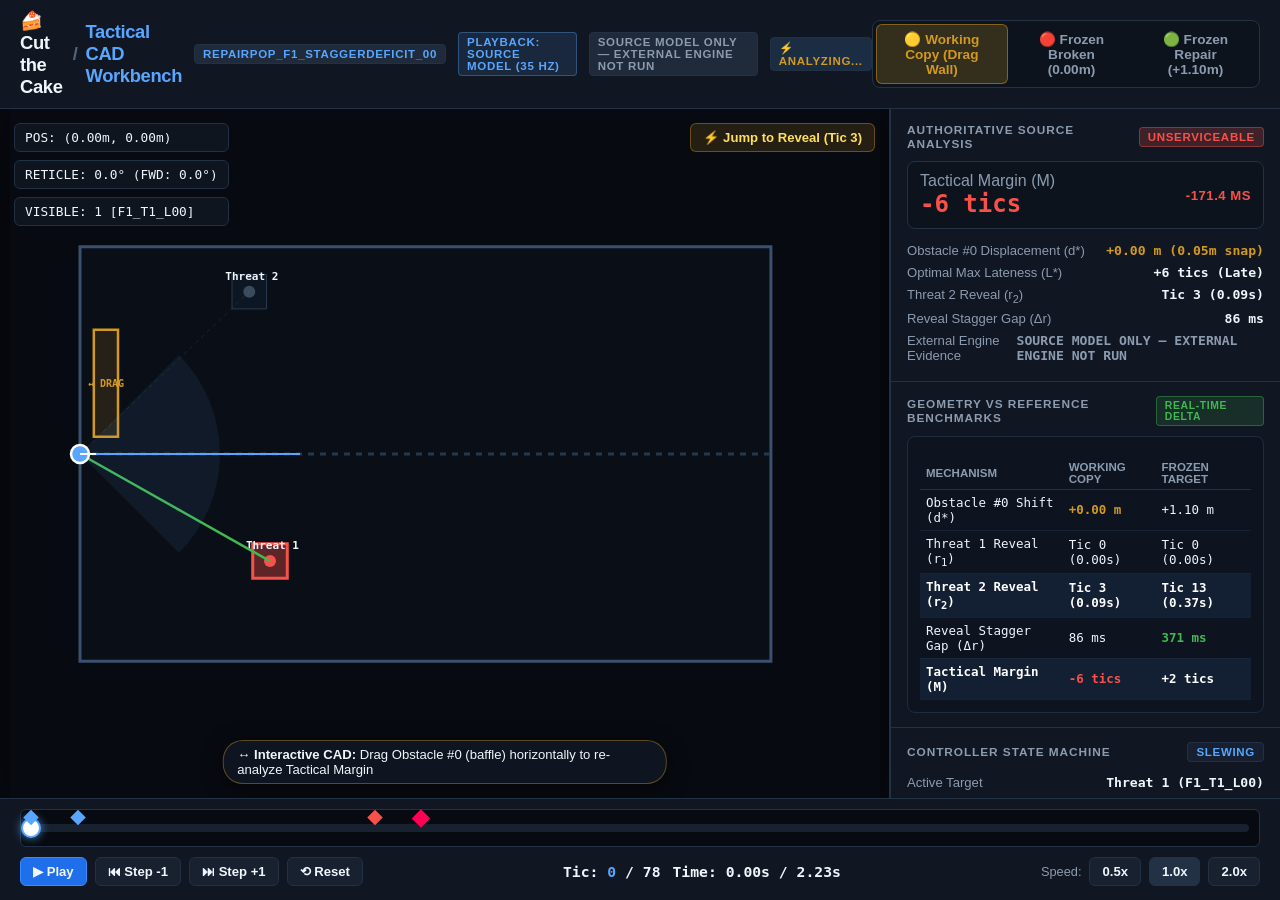
==== cad/web/index.html @ 49bb1855 "feat(cad): Tactical CAD M2A - Drag One Wall interactive source re-analysis" ====
<!DOCTYPE html>
<html lang="en">
<head>
  <meta charset="UTF-8">
  <meta name="viewport" content="width=device-width, initial-scale=1.0">
  <title>Tactical CAD — Interactive Tactical Workbench (Cut the Cake)</title>
  <link rel="stylesheet" href="style.css">
  <!-- Load Scene Manifest JavaScript Bundle for local file:// execution -->
  <script src="../data/m1_scene.js"></script>
</head>
<body>
  <!-- Header -->
  <header>
    <div class="logo-area">
      <div class="logo-title">
        <span>🍰 Cut the Cake</span>
        <span style="color: var(--text-dim);">/</span>
        <span style="color: var(--blue);">Tactical CAD Workbench</span>
      </div>
      <span class="badge" id="fixtureBadge">RepairPop_F1_StaggerDeficit_00</span>
      <span class="badge source-tag" id="playbackTag">PLAYBACK: SOURCE MODEL (35 Hz)</span>
      <span class="badge verified" id="evidenceBadge">EXTERNAL: NATIVE VIZDOOM VERIFIED</span>
      <span class="badge" id="latencyBadge" style="display: none; background: rgba(88, 166, 255, 0.15); color: #58a6ff;">⚡ Analysis: 0.0 ms</span>
    </div>

    <div class="mode-toggle-area">
      <button class="toggle-btn active working" id="btnModeWorking">
        <span>🟡 Working Copy (Drag Wall)</span>
      </button>
      <button class="toggle-btn broken" id="btnModeBroken">
        <span>🔴 Frozen Broken (0.00m)</span>
      </button>
      <button class="toggle-btn repaired" id="btnModeRepaired">
        <span>🟢 Frozen Repair (+1.10m)</span>
      </button>
    </div>
  </header>

  <!-- Workbench Layout -->
  <div class="workbench">
    <!-- Viewport -->
    <div class="viewport-container" id="viewportContainer">
      <canvas id="mapCanvas"></canvas>
      
      <div class="viewport-overlay">
        <div class="overlay-tag" id="tagPlayerPos">POS: (0.00m, 0.00m)</div>
        <div class="overlay-tag" id="tagReticle">RETICLE: 0.0°</div>
        <div class="overlay-tag" id="tagLOS">VISIBLE TARGETS: 0</div>
      </div>

      <!-- Drag Prompt Banner -->
      <div class="drag-hint-banner" id="dragHintBanner">
        <span>↔️ <strong>Interactive CAD:</strong> Drag Obstacle #0 (baffle) horizontally to re-analyze Tactical Margin</span>
      </div>

      <div class="viewport-bottleneck-btn">
        <button class="btn jump-btn" id="btnJumpBottleneck">⚡ Jump to Critical Bottleneck (Tic 3)</button>
      </div>
    </div>

    <!-- Inspector Sidebar -->
    <div class="inspector">
      <!-- Live Working Copy Hero Card -->
      <div class="card">
        <div class="card-title">
          <span>Authoritative Source Analysis</span>
          <span class="badge" id="statusBandBadge" style="background: rgba(248, 81, 73, 0.2); color: var(--red); border-color: rgba(248, 81, 73, 0.4);">UNSERVICEABLE</span>
        </div>
        
        <div class="margin-banner" id="marginBanner">
          <div>
            <div class="data-label">Tactical Margin (M)</div>
            <div class="margin-val status-unserviceable" id="valMargin">-6 tics</div>
          </div>
          <div class="margin-status status-unserviceable" id="valMarginMs">-171.4 ms</div>
        </div>

        <div style="margin-top: 10px;">
          <div class="data-row">
            <span class="data-label">Obstacle #0 Displacement (d*)</span>
            <span class="data-value" id="valDisp" style="color: var(--amber); font-weight: 700;">+0.00 m (0.05m snap)</span>
          </div>
          <div class="data-row">
            <span class="data-label">Optimal Max Lateness (L*)</span>
            <span class="data-value" id="valLStar">+6 tics (Late)</span>
          </div>
          <div class="data-row">
            <span class="data-label">Threat 2 Reveal (r<sub>2</sub>)</span>
            <span class="data-value" id="valT2Reveal">Tic 3 (0.09s)</span>
          </div>
          <div class="data-row">
            <span class="data-label">Reveal Stagger Gap (&Delta;r)</span>
            <span class="data-value" id="valStaggerGap">85.7 ms</span>
          </div>
          <div class="data-row">
            <span class="data-label">External Engine Evidence</span>
            <span class="data-value" id="valEngineStatus" style="color: var(--text-muted);">SOURCE MODEL ONLY — EXTERNAL ENGINE NOT RUN</span>
          </div>
        </div>
      </div>

      <!-- What the Geometry Changed Comparison Table -->
      <div class="card">
        <div class="card-title">
          <span>Geometry vs Reference Benchmarks</span>
          <span class="badge verified" style="font-size: 0.65rem;">REAL-TIME DELTA</span>
        </div>
        <div class="what-changed-card">
          <table class="what-changed-table" id="whatChangedTable">
            <thead>
              <tr>
                <th>Mechanism</th>
                <th>Working Copy</th>
                <th>Frozen Target</th>
              </tr>
            </thead>
            <tbody>
              <tr>
                <td>Obstacle #0 Shift (d*)</td>
                <td id="tblWorkingShift" style="color: var(--amber); font-weight: 700;">+0.00 m</td>
                <td>+1.10 m</td>
              </tr>
              <tr>
                <td>Threat 1 Reveal (r<sub>1</sub>)</td>
                <td id="tblWorkingT1">Tic 0 (0.00s)</td>
                <td>Tic 0 (0.00s)</td>
              </tr>
              <tr class="highlight">
                <td>Threat 2 Reveal (r<sub>2</sub>)</td>
                <td id="tblWorkingT2">Tic 3 (0.09s)</td>
                <td class="shift-positive">Tic 13 (0.37s)</td>
              </tr>
              <tr>
                <td>Reveal Stagger Gap (&Delta;r)</td>
                <td id="tblWorkingGap">86 ms</td>
                <td class="shift-positive">371 ms</td>
              </tr>
              <tr class="highlight">
                <td>Tactical Margin (M)</td>
                <td id="tblWorkingMargin" style="color: var(--red); font-weight: 700;">-6 tics</td>
                <td class="shift-positive">+2 tics</td>
              </tr>
            </tbody>
          </table>
        </div>
      </div>

      <!-- Live Player State Card -->
      <div class="card">
        <div class="card-title">
          <span>Controller State Machine</span>
          <span class="badge" id="controllerStateBadge" style="background: #2d1519; color: var(--red);">DEAD</span>
        </div>
        <div class="data-row">
          <span class="data-label">Active Target</span>
          <span class="data-value" id="valActiveTarget">None</span>
        </div>
        <div class="data-row">
          <span class="data-label">Traversed Distance</span>
          <span class="data-value" id="valRouteDist">0.00 m / 10.00 m</span>
        </div>
        <div class="data-row">
          <span class="data-label">Movement Speed</span>
          <span class="data-value" id="valMoveSpeed">4.5 m/s (0.129 m/tic)</span>
        </div>
        <div class="data-row">
          <span class="data-label">Angular Slew Velocity</span>
          <span class="data-value" id="valSlewSpeed">360°/s (10.29°/tic)</span>
        </div>
      </div>

      <!-- Threat Schedule Card -->
      <div class="card">
        <div class="card-title">Threat Schedulability</div>
        <div class="threat-list" id="threatListContainer">
          <!-- Populated dynamically -->
        </div>
      </div>

      <!-- Diagnostic & Repair Card -->
      <div class="card" id="diagnosticCard">
        <div class="card-title">Bottleneck Attribution</div>
        <div class="why-card" id="whyCard">
          <div class="why-header">
            <span>⚠️ Scheduling Diagnostic</span>
          </div>
          <div class="why-text" id="whyText">
            Loading diagnostic explanation...
          </div>
        </div>
      </div>
    </div>
  </div>

  <!-- Timeline Controls -->
  <footer>
    <div class="timeline-scrubber-area" id="timelineScrubber">
      <div class="timeline-track">
        <div class="timeline-progress" id="timelineProgress"></div>
        <div class="timeline-head" id="timelineHead"></div>
        <div id="eventMarkerLayer"></div>
      </div>
    </div>

    <div class="control-bar">
      <div class="button-group">
        <button class="btn primary" id="btnPlayPause">▶ Play</button>
        <button class="btn" id="btnStepBack">⏮ Step -1</button>
        <button class="btn" id="btnStepFwd">⏭ Step +1</button>
        <button class="btn" id="btnReset">⟲ Reset</button>
      </div>

      <div class="time-readout">
        <span>Tic: <strong id="readoutTic" style="color: var(--blue);">0</strong> / <span id="readoutTotalTics">78</span></span>
        <span>Time: <strong id="readoutTime">0.00s</strong> / <span id="readoutTotalTime">2.23s</span></span>
      </div>

      <div class="button-group">
        <span style="font-size: 0.8rem; color: var(--text-muted);">Speed:</span>
        <button class="btn" id="btnSpeed05">0.5x</button>
        <button class="btn" id="btnSpeed10" style="background: #233145;">1.0x</button>
        <button class="btn" id="btnSpeed20">2.0x</button>
      </div>
    </div>
  </footer>

  <!-- Main Application Logic -->
  <script src="app.js"></script>
</body>
</html>
---- cad/web/style.css ----
/* Tactical CAD (Cut the Cake) - Milestone 2A Interactive Workbench Style */

:root {
  --bg: #090d14;
  --panel-bg: #111722;
  --panel-header: #172030;
  --border: #233145;
  --border-focus: #3b506e;
  --text-main: #f0f6fc;
  --text-muted: #8b9bb0;
  --text-dim: #54657a;
  
  --blue: #58a6ff;
  --blue-glow: rgba(88, 166, 255, 0.25);
  --cyan: #39c5bb;
  --green: #3fb950;
  --green-glow: rgba(63, 185, 80, 0.25);
  --red: #f85149;
  --red-glow: rgba(248, 81, 73, 0.25);
  --amber: #d29922;
  --amber-glow: rgba(210, 153, 34, 0.25);
  --purple: #bc8cff;
}

* {
  box-sizing: border-box;
  margin: 0;
  padding: 0;
}

body {
  background-color: var(--bg);
  color: var(--text-main);
  font-family: 'Inter', -apple-system, BlinkMacSystemFont, 'Segoe UI', Roboto, Helvetica, Arial, sans-serif;
  height: 100vh;
  display: flex;
  flex-direction: column;
  overflow: hidden;
}

/* Header */
header {
  background-color: var(--panel-bg);
  border-bottom: 1px solid var(--border);
  padding: 10px 20px;
  display: flex;
  justify-content: space-between;
  align-items: center;
  z-index: 10;
}

.logo-area {
  display: flex;
  align-items: center;
  gap: 12px;
}

.logo-title {
  font-size: 1.15rem;
  font-weight: 800;
  letter-spacing: -0.02em;
  display: flex;
  align-items: center;
  gap: 8px;
}

.badge {
  font-size: 0.72rem;
  font-weight: 700;
  text-transform: uppercase;
  letter-spacing: 0.06em;
  padding: 3px 8px;
  border-radius: 4px;
  background: #1f2a3a;
  color: var(--blue);
  border: 1px solid var(--border);
}

.badge.verified {
  background: rgba(63, 185, 80, 0.15);
  color: var(--green);
  border-color: rgba(63, 185, 80, 0.4);
}

.badge.source-tag {
  background: rgba(88, 166, 255, 0.12);
  color: var(--blue);
  border-color: rgba(88, 166, 255, 0.35);
}

.mode-toggle-area {
  display: flex;
  align-items: center;
  background: #0d131d;
  border: 1px solid var(--border);
  border-radius: 8px;
  padding: 3px;
  gap: 4px;
}

.toggle-btn {
  background: transparent;
  border: none;
  color: var(--text-muted);
  font-size: 0.85rem;
  font-weight: 700;
  padding: 6px 14px;
  border-radius: 6px;
  cursor: pointer;
  transition: all 0.15s ease;
  display: flex;
  align-items: center;
  gap: 6px;
}

.toggle-btn.active.working {
  background: rgba(210, 153, 34, 0.2);
  color: var(--amber);
  border: 1px solid rgba(210, 153, 34, 0.5);
}

.toggle-btn.active.broken {
  background: rgba(248, 81, 73, 0.2);
  color: var(--red);
  border: 1px solid rgba(248, 81, 73, 0.5);
}

.toggle-btn.active.repaired {
  background: rgba(63, 185, 80, 0.2);
  color: var(--green);
  border: 1px solid rgba(63, 185, 80, 0.5);
}

/* Main Workbench Layout */
.workbench {
  flex: 1;
  display: grid;
  grid-template-columns: 1fr 390px;
  overflow: hidden;
}

/* Viewport Area */
.viewport-container {
  position: relative;
  background: #070a10;
  display: flex;
  justify-content: center;
  align-items: center;
  overflow: hidden;
  border-right: 1px solid var(--border);
}

canvas#mapCanvas {
  display: block;
  box-shadow: 0 0 50px rgba(0, 0, 0, 0.6);
  border-radius: 6px;
  cursor: default;
}

.viewport-overlay {
  position: absolute;
  top: 14px;
  left: 14px;
  display: flex;
  flex-direction: column;
  gap: 8px;
  pointer-events: none;
}

.overlay-tag {
  background: rgba(17, 23, 34, 0.88);
  backdrop-filter: blur(8px);
  border: 1px solid var(--border);
  border-radius: 6px;
  padding: 6px 10px;
  font-size: 0.8rem;
  font-family: monospace;
}

.drag-hint-banner {
  position: absolute;
  bottom: 14px;
  left: 50%;
  transform: translateX(-50%);
  background: rgba(17, 23, 34, 0.92);
  border: 1px solid rgba(210, 153, 34, 0.4);
  color: #f0f6fc;
  padding: 6px 14px;
  border-radius: 20px;
  font-size: 0.82rem;
  pointer-events: none;
  box-shadow: 0 4px 20px rgba(0,0,0,0.5);
}

.viewport-bottleneck-btn {
  position: absolute;
  top: 14px;
  right: 14px;
  z-index: 5;
}

/* Inspector Sidebar */
.inspector {
  background: var(--panel-bg);
  display: flex;
  flex-direction: column;
  overflow-y: auto;
  border-left: 1px solid var(--border);
}

.card {
  border-bottom: 1px solid var(--border);
  padding: 14px 16px;
}

.card-title {
  font-size: 0.74rem;
  font-weight: 800;
  letter-spacing: 0.08em;
  text-transform: uppercase;
  color: var(--text-muted);
  margin-bottom: 10px;
  display: flex;
  justify-content: space-between;
  align-items: center;
}

.margin-banner {
  display: flex;
  align-items: center;
  justify-content: space-between;
  padding: 10px 12px;
  border-radius: 8px;
  background: #0d131d;
  border: 1px solid var(--border);
  transition: all 0.15s ease;
}

.margin-val {
  font-size: 1.5rem;
  font-weight: 900;
  font-family: monospace;
}

.margin-status {
  font-size: 0.82rem;
  font-weight: 800;
  text-transform: uppercase;
  letter-spacing: 0.04em;
}

.status-unserviceable {
  color: var(--red);
}

.status-below-target {
  color: var(--amber);
}

.status-serviceable {
  color: var(--green);
}

.data-row {
  display: flex;
  justify-content: space-between;
  font-size: 0.82rem;
  padding: 3.5px 0;
}

.data-label {
  color: var(--text-muted);
}

.data-value {
  font-family: monospace;
  font-weight: 600;
}

/* What Changed Hero Comparison Table */
.what-changed-card {
  background: #0d1420;
  border: 1px solid #1e2c3f;
  border-radius: 8px;
  padding: 12px;
}

.what-changed-table {
  width: 100%;
  border-collapse: collapse;
  margin-top: 8px;
  font-size: 0.78rem;
}

.what-changed-table th {
  text-align: left;
  padding: 4px 6px;
  color: var(--text-muted);
  border-bottom: 1px solid var(--border);
  font-weight: 700;
  font-size: 0.72rem;
  text-transform: uppercase;
}

.what-changed-table td {
  padding: 5px 6px;
  border-bottom: 1px solid rgba(35, 49, 69, 0.5);
  font-family: monospace;
}

.what-changed-table tr.highlight td {
  background: rgba(88, 166, 255, 0.08);
  font-weight: 700;
  color: #fff;
}

.what-changed-table .shift-positive {
  color: var(--green);
  font-weight: 700;
}

.what-changed-table .shift-negative {
  color: var(--red);
}

/* Why Card */
.why-card {
  background: rgba(210, 153, 34, 0.08);
  border: 1px solid rgba(210, 153, 34, 0.3);
  border-radius: 8px;
  padding: 12px;
  margin-top: 8px;
}

.why-header {
  font-size: 0.78rem;
  font-weight: 800;
  color: var(--amber);
  display: flex;
  align-items: center;
  gap: 6px;
  margin-bottom: 6px;
}

.why-text {
  font-size: 0.8rem;
  line-height: 1.45;
  color: #c9d1d9;
}

/* Threat Table */
.threat-list {
  display: flex;
  flex-direction: column;
  gap: 8px;
  margin-top: 6px;
}

.threat-item {
  background: #0d131d;
  border: 1px solid var(--border);
  border-radius: 6px;
  padding: 8px 10px;
  display: grid;
  grid-template-columns: 1fr auto;
  gap: 4px;
  font-size: 0.82rem;
  transition: all 0.15s ease;
}

.threat-item.neutralized {
  background: #091210;
  border-color: rgba(63, 185, 80, 0.3);
}

.threat-name {
  font-weight: 700;
  display: flex;
  align-items: center;
  gap: 6px;
}

.threat-sublabel {
  font-size: 0.7rem;
  font-weight: 400;
  color: var(--text-muted);
  font-family: monospace;
}

.threat-pill {
  width: 8px;
  height: 8px;
  border-radius: 50%;
  background: var(--red);
}

.threat-timing {
  font-family: monospace;
  font-size: 0.74rem;
  color: var(--text-muted);
  margin-top: 2px;
}

.threat-status-tag {
  font-weight: 700;
  font-size: 0.74rem;
  text-transform: uppercase;
}

/* Timeline Controls */
footer {
  background: var(--panel-bg);
  border-top: 1px solid var(--border);
  padding: 10px 20px 14px;
  display: flex;
  flex-direction: column;
  gap: 10px;
}

.timeline-scrubber-area {
  position: relative;
  height: 38px;
  background: #070a10;
  border: 1px solid var(--border);
  border-radius: 6px;
  display: flex;
  align-items: center;
  padding: 0 10px;
  cursor: pointer;
}

.timeline-track {
  position: relative;
  width: 100%;
  height: 8px;
  background: #172130;
  border-radius: 4px;
}

.timeline-progress {
  position: absolute;
  left: 0;
  top: 0;
  height: 100%;
  background: var(--blue);
  border-radius: 4px;
  width: 0%;
}

.timeline-head {
  position: absolute;
  top: -6px;
  width: 20px;
  height: 20px;
  background: #fff;
  border: 2px solid var(--blue);
  border-radius: 50%;
  transform: translateX(-50%);
  box-shadow: 0 0 10px rgba(88, 166, 255, 0.8);
  pointer-events: none;
}

.event-marker {
  position: absolute;
  top: -12px;
  width: 11px;
  height: 11px;
  transform: translateX(-50%) rotate(45deg);
  cursor: pointer;
  z-index: 5;
  transition: transform 0.1s ease;
}

.event-marker:hover {
  transform: translateX(-50%) rotate(45deg) scale(1.4);
}

.event-marker.reveal {
  background: var(--blue);
}

.event-marker.deadline {
  background: var(--red);
}

.event-marker.service {
  background: var(--green);
}

.event-marker.death {
  background: #ff0055;
  width: 13px;
  height: 13px;
}

.control-bar {
  display: flex;
  justify-content: space-between;
  align-items: center;
}

.button-group {
  display: flex;
  align-items: center;
  gap: 8px;
}

.btn {
  background: #172130;
  color: var(--text-main);
  border: 1px solid var(--border);
  padding: 6px 12px;
  border-radius: 6px;
  font-size: 0.82rem;
  font-weight: 700;
  cursor: pointer;
  transition: all 0.15s ease;
  display: flex;
  align-items: center;
  gap: 6px;
}

.btn:hover {
  background: #233145;
  border-color: var(--border-focus);
}

.btn.primary {
  background: #1f6feb;
  border-color: #388bfd;
}

.btn.primary:hover {
  background: #388bfd;
}

.btn.jump-btn {
  background: rgba(210, 153, 34, 0.15);
  color: #ffdf5d;
  border-color: rgba(210, 153, 34, 0.4);
}

.btn.jump-btn:hover {
  background: rgba(210, 153, 34, 0.3);
  border-color: #d29922;
}

.time-readout {
  font-family: monospace;
  font-size: 0.92rem;
  font-weight: 700;
  color: var(--text-main);
  display: flex;
  gap: 12px;
}
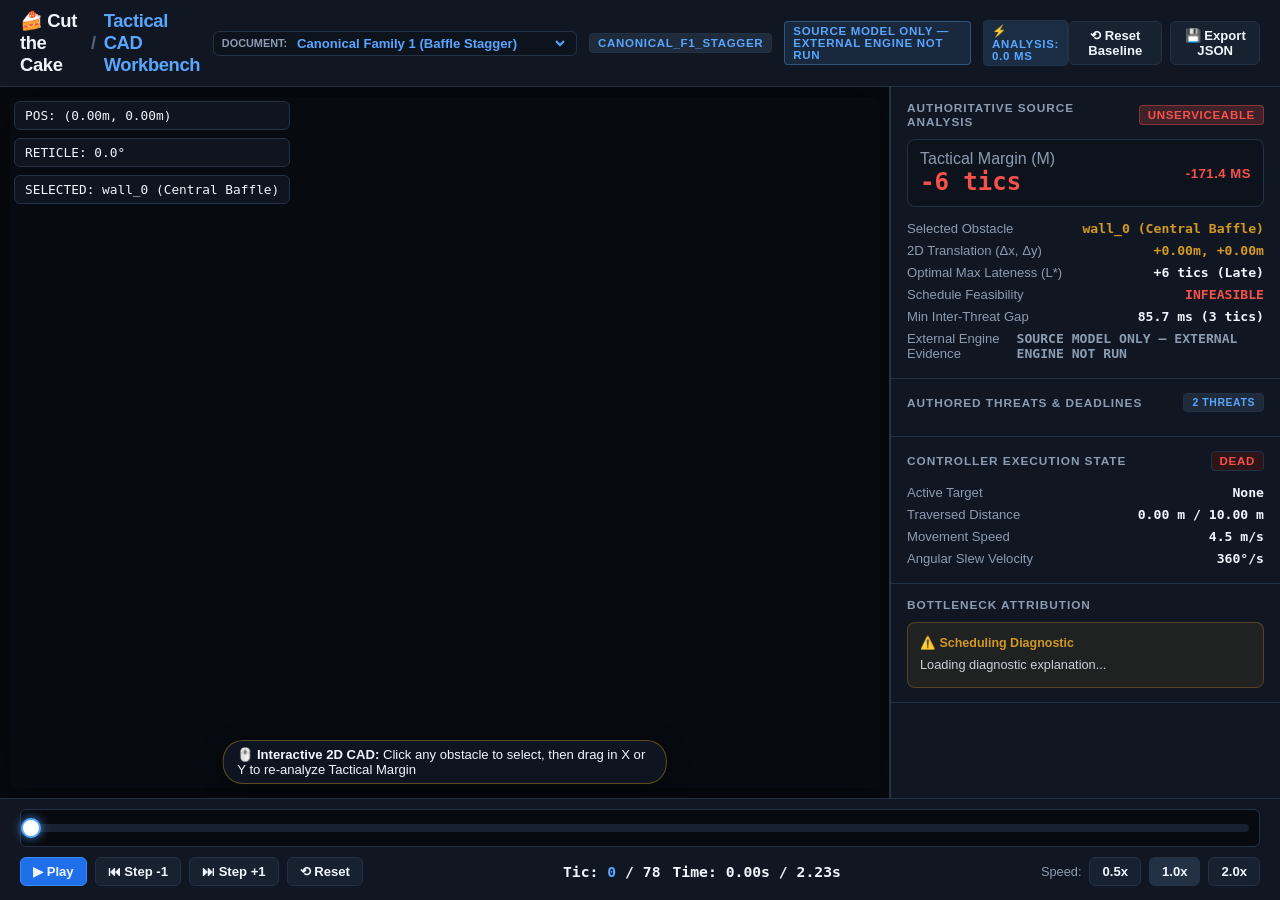
==== commit 5271610c: "feat(cad): Tactical CAD M2B - General Working Document & Generic Obstacle Translation" ====
--- a/cad/web/index.html
+++ b/cad/web/index.html
@@ -3,9 +3,9 @@
 <head>
   <meta charset="UTF-8">
   <meta name="viewport" content="width=device-width, initial-scale=1.0">
-  <title>Tactical CAD — Interactive Tactical Workbench (Cut the Cake)</title>
+  <title>Cut the Cake — Tactical CAD Platform (Milestone 2B)</title>
   <link rel="stylesheet" href="style.css">
-  <!-- Load Scene Manifest JavaScript Bundle for local file:// execution -->
+  <!-- Bundled baseline manifest for offline file:// execution fallback -->
   <script src="../data/m1_scene.js"></script>
 </head>
 <body>
@@ -17,22 +17,24 @@
         <span style="color: var(--text-dim);">/</span>
         <span style="color: var(--blue);">Tactical CAD Workbench</span>
       </div>
-      <span class="badge" id="fixtureBadge">RepairPop_F1_StaggerDeficit_00</span>
-      <span class="badge source-tag" id="playbackTag">PLAYBACK: SOURCE MODEL (35 Hz)</span>
-      <span class="badge verified" id="evidenceBadge">EXTERNAL: NATIVE VIZDOOM VERIFIED</span>
-      <span class="badge" id="latencyBadge" style="display: none; background: rgba(88, 166, 255, 0.15); color: #58a6ff;">⚡ Analysis: 0.0 ms</span>
+
+      <!-- Document Switcher -->
+      <div class="doc-select-area">
+        <label for="docSelect" class="doc-select-label">DOCUMENT:</label>
+        <select id="docSelect" class="doc-select">
+          <option value="canonical_f1">Canonical Family 1 (Baffle Stagger)</option>
+          <option value="custom_corridor">Custom Asymmetric Corridor (3 Threats)</option>
+        </select>
+      </div>
+
+      <span class="badge" id="fixtureBadge">canonical_f1_stagger</span>
+      <span class="badge verified" id="evidenceBadge">SOURCE MODEL ONLY — EXTERNAL ENGINE NOT RUN</span>
+      <span class="badge" id="latencyBadge" style="background: rgba(88, 166, 255, 0.15); color: #58a6ff;">⚡ Analysis: 0.0 ms</span>
     </div>
 
     <div class="mode-toggle-area">
-      <button class="toggle-btn active working" id="btnModeWorking">
-        <span>🟡 Working Copy (Drag Wall)</span>
-      </button>
-      <button class="toggle-btn broken" id="btnModeBroken">
-        <span>🔴 Frozen Broken (0.00m)</span>
-      </button>
-      <button class="toggle-btn repaired" id="btnModeRepaired">
-        <span>🟢 Frozen Repair (+1.10m)</span>
-      </button>
+      <button class="btn" id="btnResetDoc">⟲ Reset Baseline</button>
+      <button class="btn" id="btnExportDoc">💾 Export JSON</button>
     </div>
   </header>
 
@@ -45,16 +47,17 @@
       <div class="viewport-overlay">
         <div class="overlay-tag" id="tagPlayerPos">POS: (0.00m, 0.00m)</div>
         <div class="overlay-tag" id="tagReticle">RETICLE: 0.0°</div>
-        <div class="overlay-tag" id="tagLOS">VISIBLE TARGETS: 0</div>
+        <div class="overlay-tag" id="tagSelectedObs">SELECTED: wall_0 (Central Baffle)</div>
       </div>
 
-      <!-- Drag Prompt Banner -->
+      <!-- Live Drag Status Banner -->
       <div class="drag-hint-banner" id="dragHintBanner">
-        <span>↔️ <strong>Interactive CAD:</strong> Drag Obstacle #0 (baffle) horizontally to re-analyze Tactical Margin</span>
+        <span id="dragHintText">🖱️ <strong>Interactive 2D CAD:</strong> Click any obstacle to select, then drag in X or Y to re-analyze Tactical Margin</span>
       </div>
 
-      <div class="viewport-bottleneck-btn">
-        <button class="btn jump-btn" id="btnJumpBottleneck">⚡ Jump to Critical Bottleneck (Tic 3)</button>
+      <!-- Playback Pending Commit Banner -->
+      <div class="pending-commit-banner" id="pendingCommitBanner" style="display: none;">
+        <span>⏳ <strong>SOURCE METRICS UPDATED</strong> — PLAYBACK PENDING COMMIT (Release pointer to simulate)</span>
       </div>
     </div>
 
@@ -77,20 +80,24 @@
 
         <div style="margin-top: 10px;">
           <div class="data-row">
-            <span class="data-label">Obstacle #0 Displacement (d*)</span>
-            <span class="data-value" id="valDisp" style="color: var(--amber); font-weight: 700;">+0.00 m (0.05m snap)</span>
+            <span class="data-label">Selected Obstacle</span>
+            <span class="data-value" id="valSelectedName" style="color: var(--amber); font-weight: 700;">wall_0 (Central Baffle)</span>
+          </div>
+          <div class="data-row">
+            <span class="data-label">2D Translation (&Delta;x, &Delta;y)</span>
+            <span class="data-value" id="valDisp" style="color: var(--amber); font-weight: 700;">+0.00m, +0.00m</span>
           </div>
           <div class="data-row">
             <span class="data-label">Optimal Max Lateness (L*)</span>
             <span class="data-value" id="valLStar">+6 tics (Late)</span>
           </div>
           <div class="data-row">
-            <span class="data-label">Threat 2 Reveal (r<sub>2</sub>)</span>
-            <span class="data-value" id="valT2Reveal">Tic 3 (0.09s)</span>
+            <span class="data-label">Schedule Feasibility</span>
+            <span class="data-value" id="valFeasibility" style="color: var(--red); font-weight: 700;">INFEASIBLE</span>
           </div>
           <div class="data-row">
-            <span class="data-label">Reveal Stagger Gap (&Delta;r)</span>
-            <span class="data-value" id="valStaggerGap">85.7 ms</span>
+            <span class="data-label">Min Inter-Threat Gap</span>
+            <span class="data-value" id="valStaggerGap">85.7 ms (3 tics)</span>
           </div>
           <div class="data-row">
             <span class="data-label">External Engine Evidence</span>
@@ -99,56 +106,21 @@
         </div>
       </div>
 
-      <!-- What the Geometry Changed Comparison Table -->
+      <!-- Threat Schedule Table -->
       <div class="card">
         <div class="card-title">
-          <span>Geometry vs Reference Benchmarks</span>
-          <span class="badge verified" style="font-size: 0.65rem;">REAL-TIME DELTA</span>
+          <span>Authored Threats & Deadlines</span>
+          <span class="badge" id="threatCountBadge" style="font-size: 0.65rem;">2 THREATS</span>
         </div>
-        <div class="what-changed-card">
-          <table class="what-changed-table" id="whatChangedTable">
-            <thead>
-              <tr>
-                <th>Mechanism</th>
-                <th>Working Copy</th>
-                <th>Frozen Target</th>
-              </tr>
-            </thead>
-            <tbody>
-              <tr>
-                <td>Obstacle #0 Shift (d*)</td>
-                <td id="tblWorkingShift" style="color: var(--amber); font-weight: 700;">+0.00 m</td>
-                <td>+1.10 m</td>
-              </tr>
-              <tr>
-                <td>Threat 1 Reveal (r<sub>1</sub>)</td>
-                <td id="tblWorkingT1">Tic 0 (0.00s)</td>
-                <td>Tic 0 (0.00s)</td>
-              </tr>
-              <tr class="highlight">
-                <td>Threat 2 Reveal (r<sub>2</sub>)</td>
-                <td id="tblWorkingT2">Tic 3 (0.09s)</td>
-                <td class="shift-positive">Tic 13 (0.37s)</td>
-              </tr>
-              <tr>
-                <td>Reveal Stagger Gap (&Delta;r)</td>
-                <td id="tblWorkingGap">86 ms</td>
-                <td class="shift-positive">371 ms</td>
-              </tr>
-              <tr class="highlight">
-                <td>Tactical Margin (M)</td>
-                <td id="tblWorkingMargin" style="color: var(--red); font-weight: 700;">-6 tics</td>
-                <td class="shift-positive">+2 tics</td>
-              </tr>
-            </tbody>
-          </table>
+        <div class="threat-list" id="threatListContainer">
+          <!-- Populated dynamically -->
         </div>
       </div>
 
-      <!-- Live Player State Card -->
-      <div class="card">
+      <!-- Controller & Telemetry Card -->
+      <div class="card" id="controllerCard">
         <div class="card-title">
-          <span>Controller State Machine</span>
+          <span>Controller Execution State</span>
           <span class="badge" id="controllerStateBadge" style="background: #2d1519; color: var(--red);">DEAD</span>
         </div>
         <div class="data-row">
@@ -161,19 +133,11 @@
         </div>
         <div class="data-row">
           <span class="data-label">Movement Speed</span>
-          <span class="data-value" id="valMoveSpeed">4.5 m/s (0.129 m/tic)</span>
+          <span class="data-value" id="valMoveSpeed">4.5 m/s</span>
         </div>
         <div class="data-row">
           <span class="data-label">Angular Slew Velocity</span>
-          <span class="data-value" id="valSlewSpeed">360°/s (10.29°/tic)</span>
-        </div>
-      </div>
-
-      <!-- Threat Schedule Card -->
-      <div class="card">
-        <div class="card-title">Threat Schedulability</div>
-        <div class="threat-list" id="threatListContainer">
-          <!-- Populated dynamically -->
+          <span class="data-value" id="valSlewSpeed">360°/s</span>
         </div>
       </div>
 
--- a/cad/web/style.css
+++ b/cad/web/style.css
@@ -1,4 +1,4 @@
-/* Tactical CAD (Cut the Cake) - Milestone 2A Interactive Workbench Style */
+/* Tactical CAD (Cut the Cake) - Milestone 2B Interactive Workbench Style */
 
 :root {
   --bg: #090d14;
@@ -64,6 +64,38 @@
   gap: 8px;
 }
 
+/* Document Select */
+.doc-select-area {
+  display: flex;
+  align-items: center;
+  gap: 6px;
+  background: #0d131d;
+  border: 1px solid var(--border);
+  border-radius: 6px;
+  padding: 3px 8px;
+}
+
+.doc-select-label {
+  font-size: 0.68rem;
+  font-weight: 800;
+  color: var(--text-muted);
+}
+
+.doc-select {
+  background: transparent;
+  border: none;
+  color: var(--blue);
+  font-size: 0.82rem;
+  font-weight: 700;
+  cursor: pointer;
+  outline: none;
+}
+
+.doc-select option {
+  background: var(--panel-bg);
+  color: var(--text-main);
+}
+
 .badge {
   font-size: 0.72rem;
   font-weight: 700;
@@ -77,12 +109,6 @@
 }
 
 .badge.verified {
-  background: rgba(63, 185, 80, 0.15);
-  color: var(--green);
-  border-color: rgba(63, 185, 80, 0.4);
-}
-
-.badge.source-tag {
   background: rgba(88, 166, 255, 0.12);
   color: var(--blue);
   border-color: rgba(88, 166, 255, 0.35);
@@ -91,44 +117,7 @@
 .mode-toggle-area {
   display: flex;
   align-items: center;
-  background: #0d131d;
-  border: 1px solid var(--border);
-  border-radius: 8px;
-  padding: 3px;
-  gap: 4px;
-}
-
-.toggle-btn {
-  background: transparent;
-  border: none;
-  color: var(--text-muted);
-  font-size: 0.85rem;
-  font-weight: 700;
-  padding: 6px 14px;
-  border-radius: 6px;
-  cursor: pointer;
-  transition: all 0.15s ease;
-  display: flex;
-  align-items: center;
-  gap: 6px;
-}
-
-.toggle-btn.active.working {
-  background: rgba(210, 153, 34, 0.2);
-  color: var(--amber);
-  border: 1px solid rgba(210, 153, 34, 0.5);
-}
-
-.toggle-btn.active.broken {
-  background: rgba(248, 81, 73, 0.2);
-  color: var(--red);
-  border: 1px solid rgba(248, 81, 73, 0.5);
-}
-
-.toggle-btn.active.repaired {
-  background: rgba(63, 185, 80, 0.2);
-  color: var(--green);
-  border: 1px solid rgba(63, 185, 80, 0.5);
+  gap: 8px;
 }
 
 /* Main Workbench Layout */
@@ -190,13 +179,28 @@
   font-size: 0.82rem;
   pointer-events: none;
   box-shadow: 0 4px 20px rgba(0,0,0,0.5);
-}
-
-.viewport-bottleneck-btn {
+  transition: all 0.2s ease;
+}
+
+.pending-commit-banner {
   position: absolute;
   top: 14px;
-  right: 14px;
-  z-index: 5;
+  left: 50%;
+  transform: translateX(-50%);
+  background: rgba(210, 153, 34, 0.92);
+  color: #000;
+  padding: 7px 16px;
+  border-radius: 20px;
+  font-size: 0.82rem;
+  font-weight: 800;
+  pointer-events: none;
+  box-shadow: 0 4px 25px rgba(210, 153, 34, 0.6);
+  animation: pulse-banner 1.5s infinite alternate;
+}
+
+@keyframes pulse-banner {
+  0% { transform: translateX(-50%) scale(1); }
+  100% { transform: translateX(-50%) scale(1.03); }
 }
 
 /* Inspector Sidebar */
@@ -277,52 +281,6 @@
   font-weight: 600;
 }
 
-/* What Changed Hero Comparison Table */
-.what-changed-card {
-  background: #0d1420;
-  border: 1px solid #1e2c3f;
-  border-radius: 8px;
-  padding: 12px;
-}
-
-.what-changed-table {
-  width: 100%;
-  border-collapse: collapse;
-  margin-top: 8px;
-  font-size: 0.78rem;
-}
-
-.what-changed-table th {
-  text-align: left;
-  padding: 4px 6px;
-  color: var(--text-muted);
-  border-bottom: 1px solid var(--border);
-  font-weight: 700;
-  font-size: 0.72rem;
-  text-transform: uppercase;
-}
-
-.what-changed-table td {
-  padding: 5px 6px;
-  border-bottom: 1px solid rgba(35, 49, 69, 0.5);
-  font-family: monospace;
-}
-
-.what-changed-table tr.highlight td {
-  background: rgba(88, 166, 255, 0.08);
-  font-weight: 700;
-  color: #fff;
-}
-
-.what-changed-table .shift-positive {
-  color: var(--green);
-  font-weight: 700;
-}
-
-.what-changed-table .shift-negative {
-  color: var(--red);
-}
-
 /* Why Card */
 .why-card {
   background: rgba(210, 153, 34, 0.08);
@@ -415,6 +373,12 @@
   display: flex;
   flex-direction: column;
   gap: 10px;
+  transition: opacity 0.15s ease;
+}
+
+footer.disabled {
+  opacity: 0.4;
+  pointer-events: none;
 }
 
 .timeline-scrubber-area {
@@ -534,17 +498,6 @@
   background: #388bfd;
 }
 
-.btn.jump-btn {
-  background: rgba(210, 153, 34, 0.15);
-  color: #ffdf5d;
-  border-color: rgba(210, 153, 34, 0.4);
-}
-
-.btn.jump-btn:hover {
-  background: rgba(210, 153, 34, 0.3);
-  border-color: #d29922;
-}
-
 .time-readout {
   font-family: monospace;
   font-size: 0.92rem;
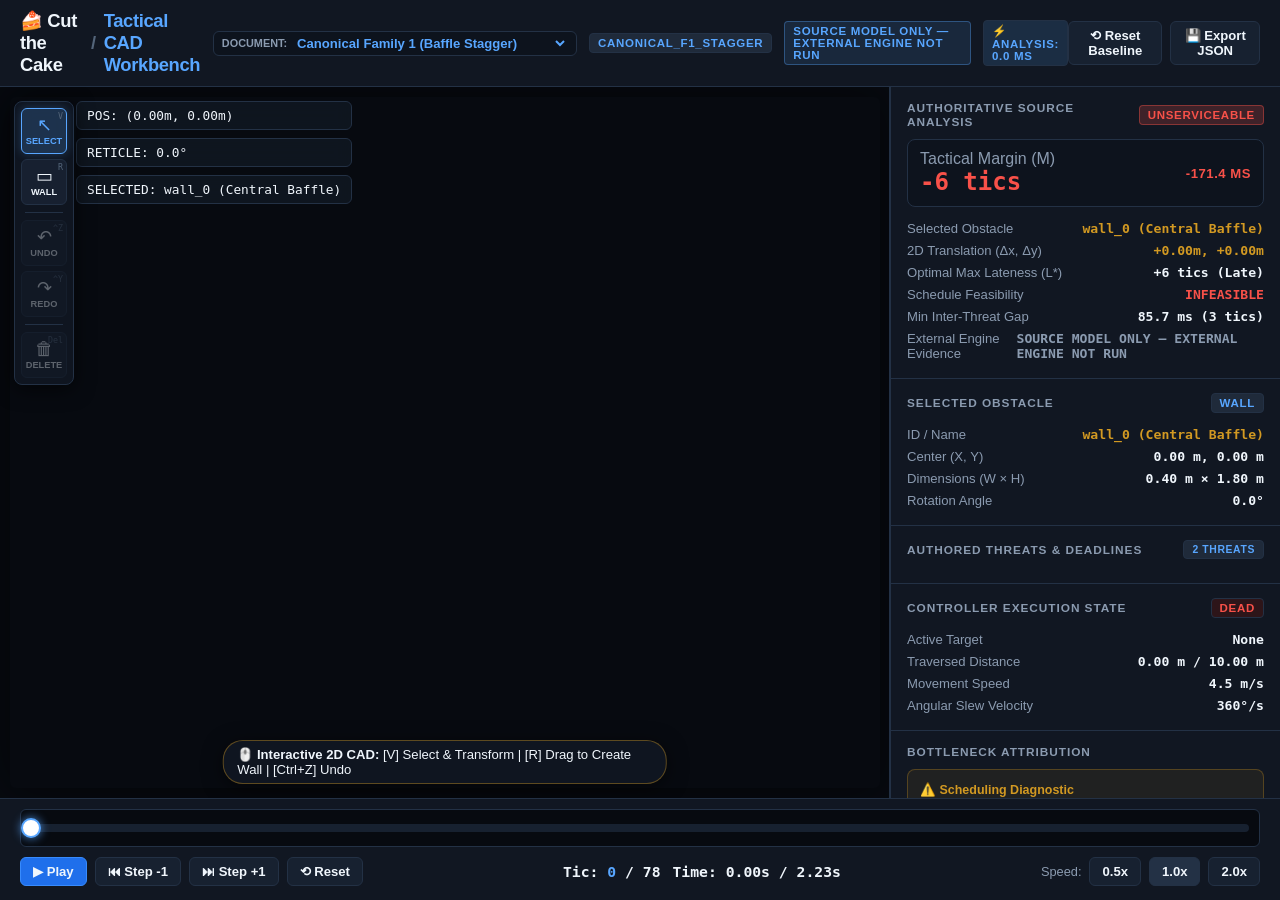
==== commit df67a9d8: "feat(cad): Tactical CAD M2C - Gray-Box Obstacle Authoring & Document History" ====
--- a/cad/web/index.html
+++ b/cad/web/index.html
@@ -42,6 +42,37 @@
   <div class="workbench">
     <!-- Viewport -->
     <div class="viewport-container" id="viewportContainer">
+      <!-- Left CAD Authoring Toolbar -->
+      <div class="cad-toolbar" id="cadToolbar">
+        <button class="tool-btn active" id="toolSelect" title="Select / Transform (V, Esc)">
+          <span class="tool-icon">↖</span>
+          <span class="tool-label">Select</span>
+          <span class="tool-key">V</span>
+        </button>
+        <button class="tool-btn" id="toolWall" title="Rectangle Wall (R)">
+          <span class="tool-icon">▭</span>
+          <span class="tool-label">Wall</span>
+          <span class="tool-key">R</span>
+        </button>
+        <div class="tool-divider"></div>
+        <button class="tool-btn" id="btnUndo" title="Undo (Ctrl+Z)" disabled>
+          <span class="tool-icon">↶</span>
+          <span class="tool-label">Undo</span>
+          <span class="tool-key">^Z</span>
+        </button>
+        <button class="tool-btn" id="btnRedo" title="Redo (Ctrl+Y, Ctrl+Shift+Z)" disabled>
+          <span class="tool-icon">↷</span>
+          <span class="tool-label">Redo</span>
+          <span class="tool-key">^Y</span>
+        </button>
+        <div class="tool-divider"></div>
+        <button class="tool-btn danger" id="btnDelete" title="Delete Selected Wall (Del, Backspace)" disabled>
+          <span class="tool-icon">🗑</span>
+          <span class="tool-label">Delete</span>
+          <span class="tool-key">Del</span>
+        </button>
+      </div>
+
       <canvas id="mapCanvas"></canvas>
       
       <div class="viewport-overlay">
@@ -52,7 +83,7 @@
 
       <!-- Live Drag Status Banner -->
       <div class="drag-hint-banner" id="dragHintBanner">
-        <span id="dragHintText">🖱️ <strong>Interactive 2D CAD:</strong> Click any obstacle to select, then drag in X or Y to re-analyze Tactical Margin</span>
+        <span id="dragHintText">🖱️ <strong>Interactive 2D CAD:</strong> [V] Select & Transform | [R] Drag to Create Wall | [Ctrl+Z] Undo</span>
       </div>
 
       <!-- Playback Pending Commit Banner -->
@@ -103,6 +134,30 @@
             <span class="data-label">External Engine Evidence</span>
             <span class="data-value" id="valEngineStatus" style="color: var(--text-muted);">SOURCE MODEL ONLY — EXTERNAL ENGINE NOT RUN</span>
           </div>
+        </div>
+      </div>
+
+      <!-- Obstacle Inspector Card -->
+      <div class="card" id="obstacleCard">
+        <div class="card-title">
+          <span>Selected Obstacle</span>
+          <span class="badge" id="badgeObsType">WALL</span>
+        </div>
+        <div class="data-row">
+          <span class="data-label">ID / Name</span>
+          <span class="data-value" id="valObsIdName" style="color: var(--amber); font-weight: 700;">wall_0 (Central Baffle)</span>
+        </div>
+        <div class="data-row">
+          <span class="data-label">Center (X, Y)</span>
+          <span class="data-value" id="valObsCenter">0.00 m, 0.00 m</span>
+        </div>
+        <div class="data-row">
+          <span class="data-label">Dimensions (W &times; H)</span>
+          <span class="data-value" id="valObsDimensions">0.40 m &times; 1.80 m</span>
+        </div>
+        <div class="data-row">
+          <span class="data-label">Rotation Angle</span>
+          <span class="data-value" id="valObsRotation">0.0&deg;</span>
         </div>
       </div>
 
--- a/cad/web/style.css
+++ b/cad/web/style.css
@@ -149,11 +149,94 @@
 .viewport-overlay {
   position: absolute;
   top: 14px;
-  left: 14px;
+  left: 76px;
   display: flex;
   flex-direction: column;
   gap: 8px;
   pointer-events: none;
+}
+
+/* CAD Left Floating Toolbar */
+.cad-toolbar {
+  position: absolute;
+  top: 14px;
+  left: 14px;
+  display: flex;
+  flex-direction: column;
+  gap: 5px;
+  background: rgba(17, 23, 34, 0.92);
+  backdrop-filter: blur(10px);
+  border: 1px solid var(--border);
+  border-radius: 8px;
+  padding: 6px;
+  z-index: 20;
+  box-shadow: 0 4px 20px rgba(0, 0, 0, 0.6);
+}
+
+.tool-btn {
+  display: flex;
+  flex-direction: column;
+  align-items: center;
+  justify-content: center;
+  width: 46px;
+  height: 46px;
+  background: #172030;
+  border: 1px solid var(--border);
+  border-radius: 6px;
+  color: var(--text-main);
+  cursor: pointer;
+  transition: all 0.15s ease;
+  position: relative;
+}
+
+.tool-btn:hover:not(:disabled) {
+  background: #233145;
+  border-color: var(--blue);
+}
+
+.tool-btn.active {
+  background: rgba(88, 166, 255, 0.2);
+  border-color: var(--blue);
+  color: var(--blue);
+  box-shadow: 0 0 10px var(--blue-glow);
+}
+
+.tool-btn:disabled {
+  opacity: 0.35;
+  cursor: not-allowed;
+}
+
+.tool-btn.danger:hover:not(:disabled) {
+  background: rgba(248, 81, 73, 0.2);
+  border-color: var(--red);
+  color: var(--red);
+}
+
+.tool-icon {
+  font-size: 1.15rem;
+  line-height: 1;
+}
+
+.tool-label {
+  font-size: 0.58rem;
+  font-weight: 700;
+  text-transform: uppercase;
+  margin-top: 2px;
+}
+
+.tool-key {
+  position: absolute;
+  top: 2px;
+  right: 3px;
+  font-size: 0.52rem;
+  font-family: monospace;
+  color: var(--text-dim);
+}
+
+.tool-divider {
+  height: 1px;
+  background: var(--border);
+  margin: 2px 4px;
 }
 
 .overlay-tag {
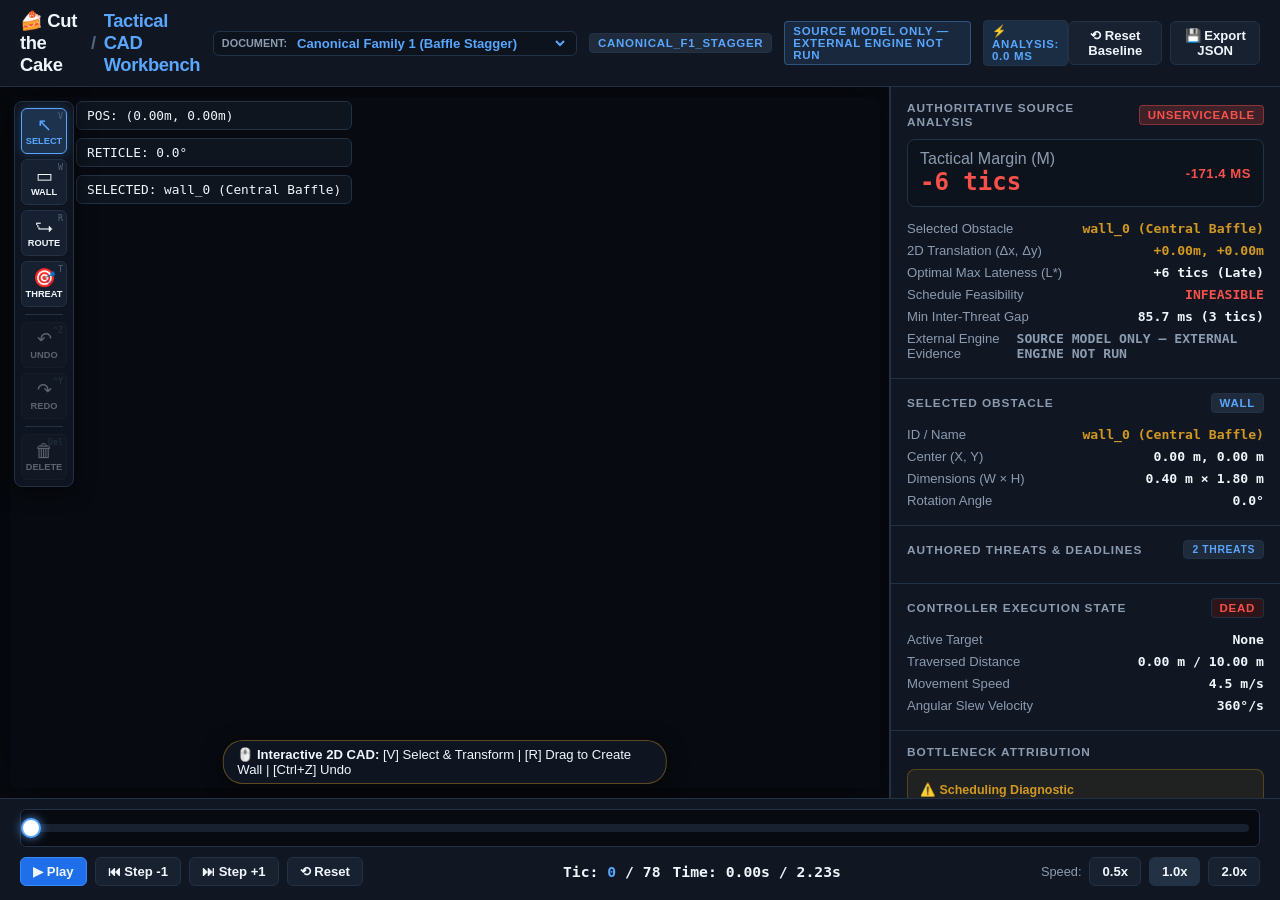
==== commit d8d3dc58: "feat(m2d): scenario authoring, browser e2e, tiered fuzzer, metamorphic invariants, and scaling bench" ====
--- a/cad/web/index.html
+++ b/cad/web/index.html
@@ -49,10 +49,20 @@
           <span class="tool-label">Select</span>
           <span class="tool-key">V</span>
         </button>
-        <button class="tool-btn" id="toolWall" title="Rectangle Wall (R)">
+        <button class="tool-btn" id="toolWall" title="Rectangle Wall (W)">
           <span class="tool-icon">▭</span>
           <span class="tool-label">Wall</span>
+          <span class="tool-key">W</span>
+        </button>
+        <button class="tool-btn" id="toolRoute" title="Polyline Route (R)">
+          <span class="tool-icon">⮑</span>
+          <span class="tool-label">Route</span>
           <span class="tool-key">R</span>
+        </button>
+        <button class="tool-btn" id="toolThreat" title="Threat Anchor (T)">
+          <span class="tool-icon">🎯</span>
+          <span class="tool-label">Threat</span>
+          <span class="tool-key">T</span>
         </button>
         <div class="tool-divider"></div>
         <button class="tool-btn" id="btnUndo" title="Undo (Ctrl+Z)" disabled>
@@ -66,7 +76,7 @@
           <span class="tool-key">^Y</span>
         </button>
         <div class="tool-divider"></div>
-        <button class="tool-btn danger" id="btnDelete" title="Delete Selected Wall (Del, Backspace)" disabled>
+        <button class="tool-btn danger" id="btnDelete" title="Delete Selected Item (Del, Backspace)" disabled>
           <span class="tool-icon">🗑</span>
           <span class="tool-label">Delete</span>
           <span class="tool-key">Del</span>
@@ -158,6 +168,50 @@
         <div class="data-row">
           <span class="data-label">Rotation Angle</span>
           <span class="data-value" id="valObsRotation">0.0&deg;</span>
+        </div>
+      </div>
+
+      <!-- Route Inspector Card -->
+      <div class="card" id="routeCard" style="display: none;">
+        <div class="card-title">
+          <span>Selected Route</span>
+          <span class="badge" style="background: #1c324a; color: var(--blue);">ROUTE</span>
+        </div>
+        <div class="data-row">
+          <span class="data-label">ID / Name</span>
+          <span class="data-value" id="valRouteIdName" style="color: var(--blue); font-weight: 700;">route_main</span>
+        </div>
+        <div class="data-row">
+          <span class="data-label">Traversal Speed (m/s)</span>
+          <input type="number" id="inputRouteSpeed" class="cad-input" value="4.5" step="0.25" min="0.5" max="15.0" style="width: 80px; background: #0f141c; color: #e6edf3; border: 1px solid #30363d; border-radius: 4px; padding: 2px 6px; font-size: 0.8rem; text-align: right;">
+        </div>
+        <div class="data-row">
+          <span class="data-label">Waypoints</span>
+          <span class="data-value" id="valRouteWptCount">2 points</span>
+        </div>
+      </div>
+
+      <!-- Threat Inspector Card -->
+      <div class="card" id="threatCard" style="display: none;">
+        <div class="card-title">
+          <span>Selected Threat</span>
+          <span class="badge" style="background: #3a1d1d; color: var(--red);">THREAT</span>
+        </div>
+        <div class="data-row">
+          <span class="data-label">ID / Name</span>
+          <span class="data-value" id="valThreatIdName" style="color: var(--red); font-weight: 700;">T1</span>
+        </div>
+        <div class="data-row">
+          <span class="data-label">Anchor (X, Y)</span>
+          <span class="data-value" id="valThreatAnchor">0.00 m, 0.00 m</span>
+        </div>
+        <div class="data-row">
+          <span class="data-label">Due Window (&Delta;D<sub>j</sub>, s)</span>
+          <input type="number" id="inputThreatDueWindow" class="cad-input" value="0.62" step="0.05" min="0.05" max="5.0" style="width: 80px; background: #0f141c; color: #e6edf3; border: 1px solid #30363d; border-radius: 4px; padding: 2px 6px; font-size: 0.8rem; text-align: right;">
+        </div>
+        <div class="data-row">
+          <span class="data-label">Service Duration (s<sub>j</sub>, s)</span>
+          <input type="number" id="inputThreatServiceDuration" class="cad-input" value="0.1143" step="0.01" min="0.01" max="2.0" style="width: 80px; background: #0f141c; color: #e6edf3; border: 1px solid #30363d; border-radius: 4px; padding: 2px 6px; font-size: 0.8rem; text-align: right;">
         </div>
       </div>
 
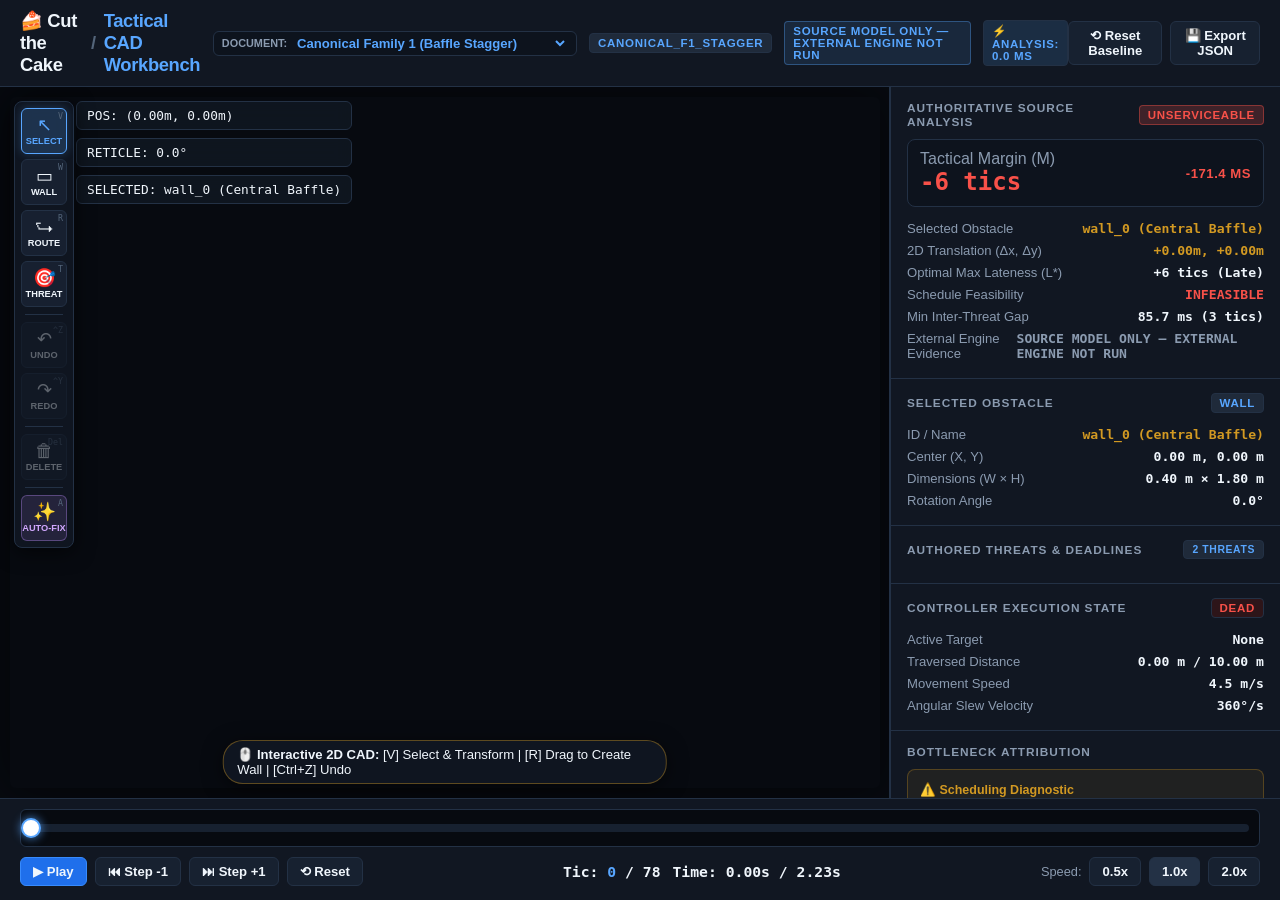
==== commit 9d1f79f6: "Implement Milestone 2E: Auto-Fix repair optimizer with parity hardening and stratified test markers" ====
--- a/cad/web/index.html
+++ b/cad/web/index.html
@@ -81,6 +81,12 @@
           <span class="tool-label">Delete</span>
           <span class="tool-key">Del</span>
         </button>
+        <div class="tool-divider"></div>
+        <button class="tool-btn auto-fix" id="btnAutoFix" title="Auto-Fix / Suggest Repair (A)">
+          <span class="tool-icon">✨</span>
+          <span class="tool-label">Auto-Fix</span>
+          <span class="tool-key">A</span>
+        </button>
       </div>
 
       <canvas id="mapCanvas"></canvas>
@@ -91,6 +97,23 @@
         <div class="overlay-tag" id="tagSelectedObs">SELECTED: wall_0 (Central Baffle)</div>
       </div>
 
+      <!-- Auto-Fix Proposal Banner (M2E) -->
+      <div class="repair-proposal-banner" id="repairProposalBanner" style="display: none;">
+        <div class="repair-banner-content">
+          <div class="repair-banner-title">
+            <span>✨ <strong>AUTO-FIX REPAIR PROPOSAL</strong></span>
+            <span class="badge" id="repairMarginBadge" style="background: rgba(46, 160, 67, 0.2); color: #3fb950; border-color: rgba(46, 160, 67, 0.4);">M = +2 tics</span>
+          </div>
+          <div class="repair-banner-desc" id="repairBannerDesc">
+            Shift 'Central Baffle' +1.10m along X-axis
+          </div>
+        </div>
+        <div class="repair-banner-actions">
+          <button class="btn primary" id="btnApplyRepair">✓ Apply Fix</button>
+          <button class="btn" id="btnDismissRepair">✕ Dismiss</button>
+        </div>
+      </div>
+
       <!-- Live Drag Status Banner -->
       <div class="drag-hint-banner" id="dragHintBanner">
         <span id="dragHintText">🖱️ <strong>Interactive 2D CAD:</strong> [V] Select & Transform | [R] Drag to Create Wall | [Ctrl+Z] Undo</span>
@@ -261,6 +284,7 @@
             Loading diagnostic explanation...
           </div>
         </div>
+        <button class="btn auto-fix-btn" id="btnCardAutoFix" style="width: 100%; margin-top: 10px;">✨ Suggest Auto-Fix Repair</button>
       </div>
     </div>
   </div>
--- a/cad/web/style.css
+++ b/cad/web/style.css
@@ -589,3 +589,79 @@
   display: flex;
   gap: 12px;
 }
+
+/* Auto-Fix Repair Styles (M2E) */
+.tool-btn.auto-fix {
+  background: rgba(188, 140, 255, 0.12);
+  border-color: rgba(188, 140, 255, 0.35);
+  color: #d2a8ff;
+}
+
+.tool-btn.auto-fix:hover {
+  background: rgba(188, 140, 255, 0.25);
+  border-color: #bc8cff;
+  color: #ffffff;
+}
+
+.auto-fix-btn {
+  background: linear-gradient(135deg, #2b1f47 0%, #1f2b47 100%);
+  border-color: rgba(188, 140, 255, 0.5);
+  color: #e2c9ff;
+  font-weight: 700;
+  justify-content: center;
+}
+
+.auto-fix-btn:hover {
+  background: linear-gradient(135deg, #3d2a6b 0%, #2b3e6b 100%);
+  border-color: #bc8cff;
+  color: #ffffff;
+}
+
+.repair-proposal-banner {
+  position: absolute;
+  top: 16px;
+  left: 50%;
+  transform: translateX(-50%);
+  background: rgba(23, 32, 48, 0.95);
+  backdrop-filter: blur(8px);
+  border: 1px solid #bc8cff;
+  box-shadow: 0 8px 24px rgba(0, 0, 0, 0.6), 0 0 16px rgba(188, 140, 255, 0.2);
+  border-radius: 8px;
+  padding: 10px 18px;
+  display: flex;
+  align-items: center;
+  gap: 16px;
+  z-index: 100;
+  animation: slideDown 0.2s ease-out;
+}
+
+@keyframes slideDown {
+  from { opacity: 0; transform: translate(-50%, -10px); }
+  to { opacity: 1; transform: translate(-50%, 0); }
+}
+
+.repair-banner-content {
+  display: flex;
+  flex-direction: column;
+  gap: 2px;
+}
+
+.repair-banner-title {
+  display: flex;
+  align-items: center;
+  gap: 8px;
+  font-size: 0.85rem;
+  color: #e2c9ff;
+}
+
+.repair-banner-desc {
+  font-size: 0.78rem;
+  color: var(--text-main);
+  font-weight: 600;
+}
+
+.repair-banner-actions {
+  display: flex;
+  align-items: center;
+  gap: 8px;
+}
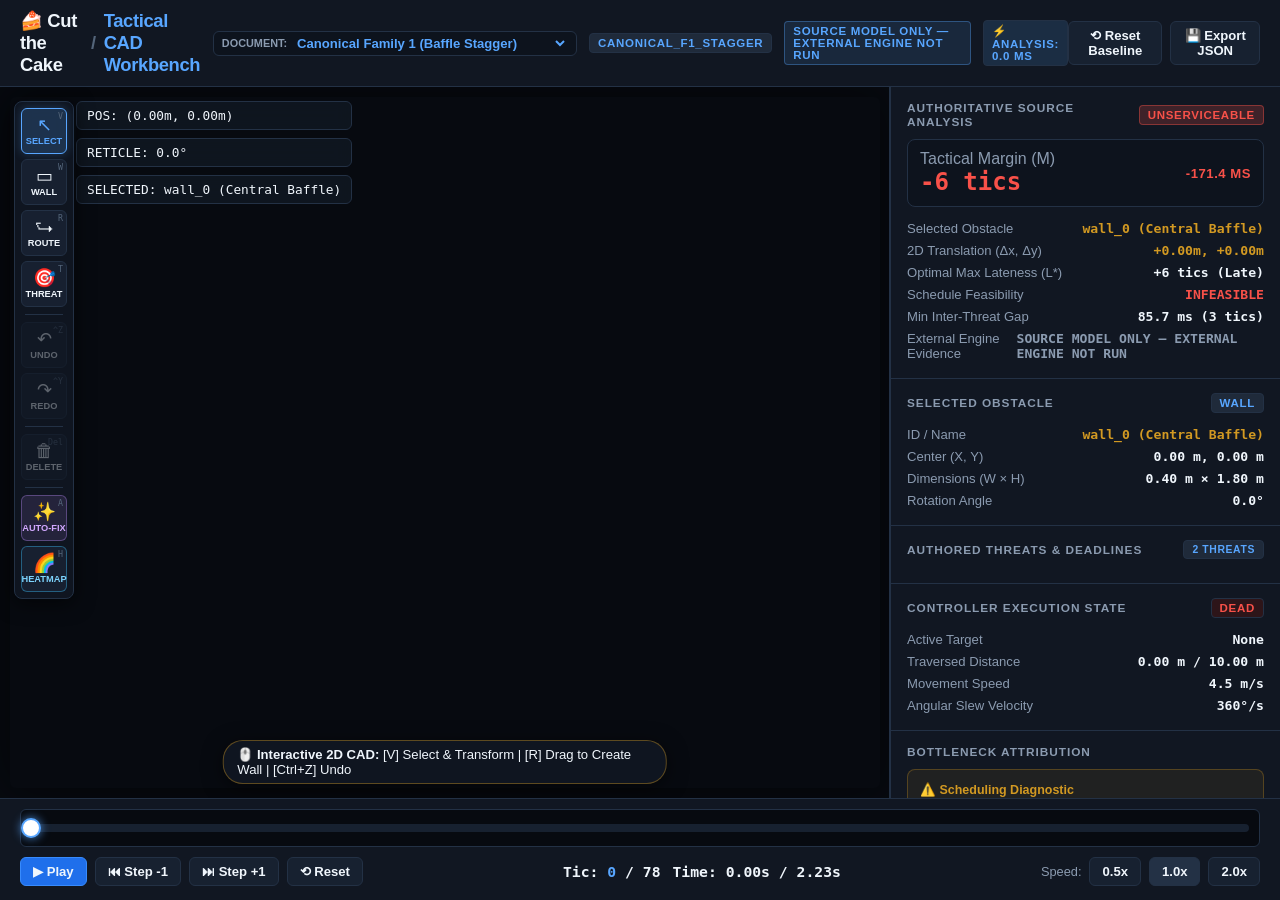
==== commit c8ffa9ce: "feat(cad): Milestone 2F Live spatial heatmaps and suffix Tactical Margin" ====
--- a/cad/web/index.html
+++ b/cad/web/index.html
@@ -87,6 +87,11 @@
           <span class="tool-label">Auto-Fix</span>
           <span class="tool-key">A</span>
         </button>
+        <button class="tool-btn heatmap-btn" id="btnToggleHeatmap" title="Toggle Suffix Margin Heatmap (H)">
+          <span class="tool-icon">🌈</span>
+          <span class="tool-label">Heatmap</span>
+          <span class="tool-key">H</span>
+        </button>
       </div>
 
       <canvas id="mapCanvas"></canvas>
@@ -96,6 +101,23 @@
         <div class="overlay-tag" id="tagReticle">RETICLE: 0.0°</div>
         <div class="overlay-tag" id="tagSelectedObs">SELECTED: wall_0 (Central Baffle)</div>
       </div>
+
+      <!-- Heatmap Legend Overlay (M2F) -->
+      <div class="heatmap-legend" id="heatmapLegend" style="display: none;">
+        <div class="legend-title">SUFFIX TACTICAL MARGIN <span class="legend-badge">M2F</span></div>
+        <div class="legend-items">
+          <div class="legend-item"><span class="legend-chip chip-safe"></span> Safe (M ≥ +2)</div>
+          <div class="legend-item"><span class="legend-chip chip-contested"></span> Contested (0 ≤ M &lt; 2)</div>
+          <div class="legend-item"><span class="legend-chip chip-critical"></span> Critical (M &lt; 0)</div>
+          <div class="legend-item"><span class="legend-chip chip-quiescent"></span> Quiescent (J = 0)</div>
+        </div>
+        <div class="floor-exposure-toggle-row">
+          <label><input type="checkbox" id="chkFloorExposure"> Show Floor LOS Exposure Grid</label>
+        </div>
+      </div>
+
+      <!-- Heatmap Hover Tooltip -->
+      <div class="heatmap-tooltip" id="heatmapTooltip" style="display: none;"></div>
 
       <!-- Auto-Fix Proposal Banner (M2E) -->
       <div class="repair-proposal-banner" id="repairProposalBanner" style="display: none;">
--- a/cad/web/style.css
+++ b/cad/web/style.css
@@ -665,3 +665,112 @@
   align-items: center;
   gap: 8px;
 }
+
+/* Heatmap Toolbar & Legend (Milestone 2F) */
+.tool-btn.heatmap-btn {
+  border-color: rgba(56, 189, 248, 0.4);
+  color: #7dd3fc;
+}
+
+.tool-btn.heatmap-btn:hover {
+  background: rgba(56, 189, 248, 0.2);
+  border-color: #38bdf8;
+  color: #ffffff;
+}
+
+.tool-btn.heatmap-btn.active {
+  background: rgba(56, 189, 248, 0.3);
+  border-color: #38bdf8;
+  color: #38bdf8;
+  box-shadow: 0 0 10px rgba(56, 189, 248, 0.4);
+}
+
+.heatmap-legend {
+  position: absolute;
+  bottom: 20px;
+  left: 20px;
+  background: rgba(13, 17, 23, 0.92);
+  backdrop-filter: blur(8px);
+  border: 1px solid var(--border);
+  border-radius: 8px;
+  padding: 10px 14px;
+  display: flex;
+  flex-direction: column;
+  gap: 8px;
+  z-index: 90;
+  box-shadow: 0 4px 16px rgba(0, 0, 0, 0.5);
+  font-size: 0.78rem;
+}
+
+.legend-title {
+  font-weight: 700;
+  color: #7dd3fc;
+  display: flex;
+  align-items: center;
+  gap: 6px;
+  font-size: 0.75rem;
+  letter-spacing: 0.5px;
+}
+
+.legend-badge {
+  font-size: 0.65rem;
+  padding: 1px 4px;
+  background: rgba(56, 189, 248, 0.2);
+  border-radius: 4px;
+  color: #38bdf8;
+}
+
+.legend-items {
+  display: grid;
+  grid-template-columns: 1fr 1fr;
+  gap: 6px 12px;
+}
+
+.legend-item {
+  display: flex;
+  align-items: center;
+  gap: 6px;
+  color: #c9d1d9;
+}
+
+.legend-chip {
+  width: 10px;
+  height: 10px;
+  border-radius: 3px;
+}
+
+.chip-safe { background: #22c55e; box-shadow: 0 0 6px rgba(34, 197, 94, 0.5); }
+.chip-contested { background: #eab308; box-shadow: 0 0 6px rgba(234, 179, 8, 0.5); }
+.chip-critical { background: #ef4444; box-shadow: 0 0 6px rgba(239, 68, 68, 0.5); }
+.chip-quiescent { background: #64748b; }
+
+.floor-exposure-toggle-row {
+  border-top: 1px solid var(--border);
+  padding-top: 6px;
+  color: var(--text-muted);
+  font-size: 0.74rem;
+}
+
+.floor-exposure-toggle-row label {
+  display: flex;
+  align-items: center;
+  gap: 6px;
+  cursor: pointer;
+}
+
+.heatmap-tooltip {
+  position: absolute;
+  pointer-events: none;
+  background: rgba(15, 23, 42, 0.95);
+  backdrop-filter: blur(6px);
+  border: 1px solid rgba(56, 189, 248, 0.5);
+  box-shadow: 0 4px 14px rgba(0, 0, 0, 0.6), 0 0 10px rgba(56, 189, 248, 0.2);
+  color: #f8fafc;
+  padding: 6px 10px;
+  border-radius: 6px;
+  font-family: monospace;
+  font-size: 0.74rem;
+  z-index: 150;
+  white-space: nowrap;
+  transform: translate(-50%, -130%);
+}
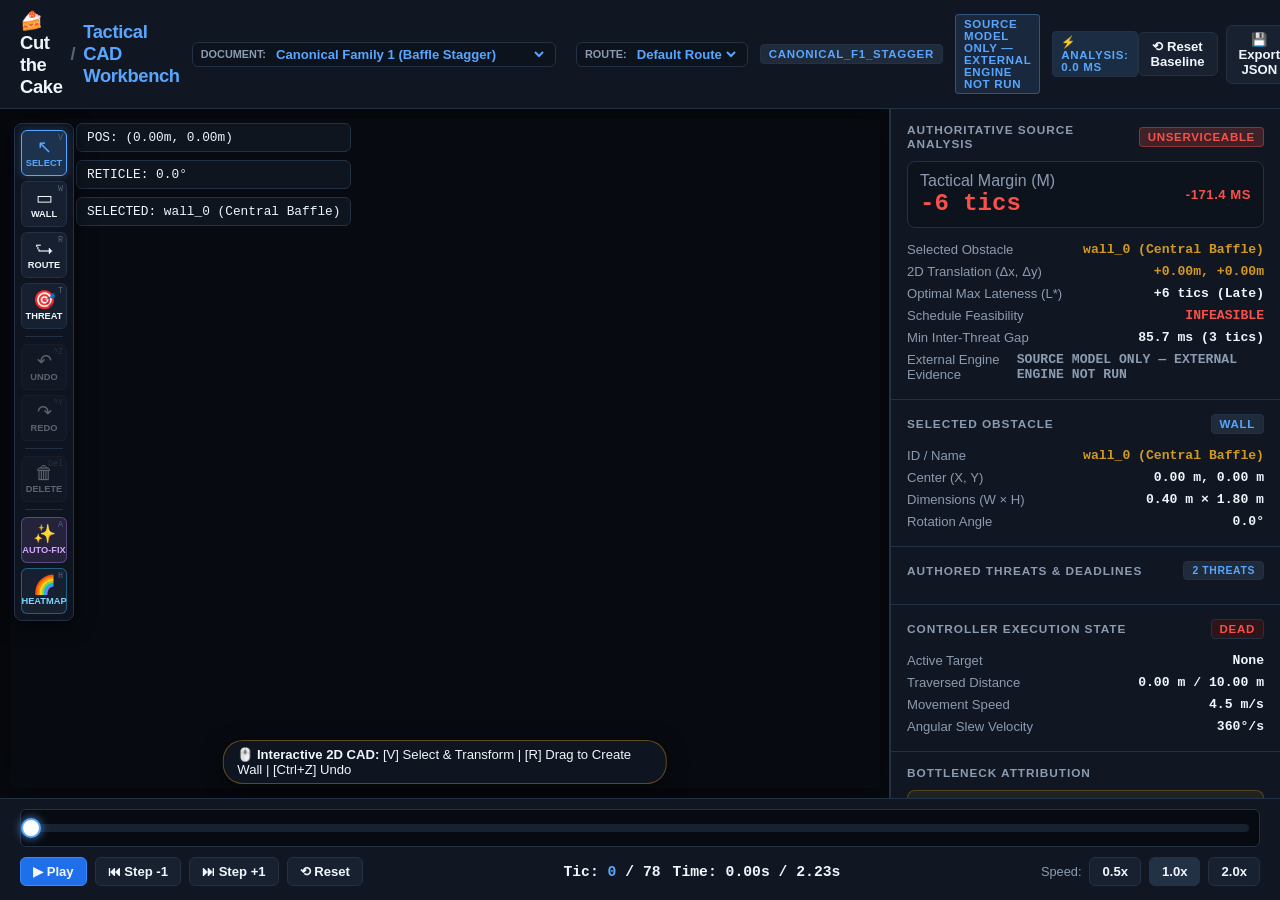
==== commit 58cf843e: "feat(cad): Milestone 5-A Real-Map Transfer Case Study (Dust II A-Long)" ====
--- a/cad/web/index.html
+++ b/cad/web/index.html
@@ -24,6 +24,15 @@
         <select id="docSelect" class="doc-select">
           <option value="canonical_f1">Canonical Family 1 (Baffle Stagger)</option>
           <option value="custom_corridor">Custom Asymmetric Corridor (3 Threats)</option>
+          <option value="dust2_a_long">Dust II: A-Long to A-Site / Pit (M5-A)</option>
+        </select>
+      </div>
+
+      <!-- Route Selector -->
+      <div class="doc-select-area" id="routeSelectArea" style="margin-left: 8px;">
+        <label for="routeSelect" class="doc-select-label">ROUTE:</label>
+        <select id="routeSelect" class="doc-select">
+          <option value="default">Default Route</option>
         </select>
       </div>
 
